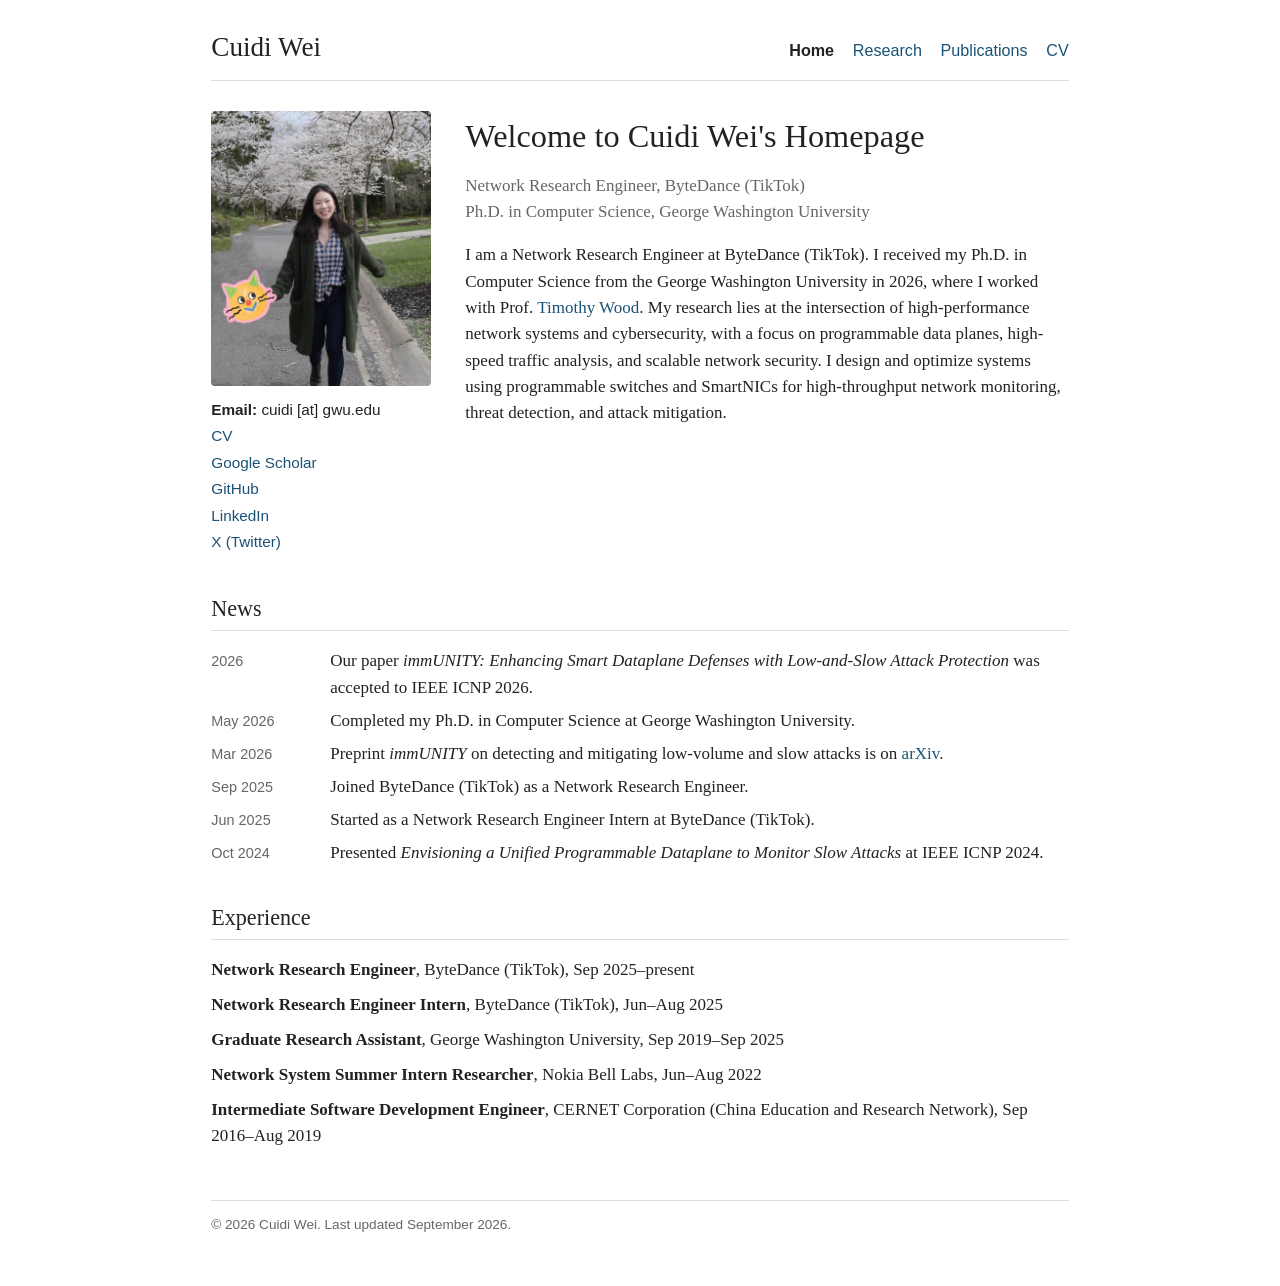
==== index.html @ 6087aeb4 "Fix news item wrapping Co-Authored-By: Claude Fable 5.1 <noreply@anthropic.com> Claude-Session: http" ====
<!DOCTYPE html>
<html lang="en">
<head>
  <meta charset="utf-8">
  <meta name="viewport" content="width=device-width, initial-scale=1">
  <title>Cuidi Wei</title>
  <meta name="description" content="Cuidi Wei — Network Research Engineer at ByteDance; Ph.D. in Computer Science from George Washington University. Programmable dataplanes, network security, high-speed traffic analysis.">
  <link rel="stylesheet" href="css/style.css">
</head>
<body>
<div class="container">

  <header class="site-header">
    <p class="site-name"><a href="index.html">Cuidi Wei</a></p>
    <nav class="site-nav">
      <a href="index.html" class="active">Home</a><a href="research.html">Research</a><a href="publications.html">Publications</a><a href="assets/cv.pdf">CV</a>
    </nav>
  </header>

  <div class="intro">
    <div class="photo">
      <img src="images/profile.jpg" alt="Photo of Cuidi Wei">
      <ul class="contact">
        <li><strong>Email:</strong> cuidi [at] gwu.edu</li>
        <li><a href="assets/cv.pdf">CV</a></li>
        <li><a href="https://scholar.google.com/citations?user=sLARXLoAAAAJ&amp;hl=en&amp;oi=ao">Google Scholar</a></li>
        <li><a href="https://github.com/chandaweia">GitHub</a></li>
        <li><a href="https://www.linkedin.com/in/cuidi-wei-258181167/">LinkedIn</a></li>
        <li><a href="https://x.com/JudyWei362595">X (Twitter)</a></li>
      </ul>
    </div>
    <div class="bio">
      <h1>Welcome to Cuidi Wei's Homepage</h1>
      <p class="title">Network Research Engineer, ByteDance (TikTok)<br>
        Ph.D. in Computer Science, George Washington University</p>

      <p>
        I am a Network Research Engineer at ByteDance (TikTok). I received my Ph.D. in
        Computer Science from the George Washington University in 2026, where I worked with
        Prof. <a href="https://engineering.gwu.edu/timothy-wood">Timothy Wood</a>. My research
        lies at the intersection of high-performance network systems and cybersecurity, with a
        focus on programmable data planes, high-speed traffic analysis, and scalable network
        security. I design and optimize systems using programmable switches and SmartNICs for
        high-throughput network monitoring, threat detection, and attack mitigation.
      </p>
    </div>
  </div>

  <section id="news">
    <h2>News</h2>
    <ul class="news">
      <li><span class="date">2026</span><span class="text">Our paper <em>immUNITY: Enhancing Smart Dataplane Defenses with Low-and-Slow Attack Protection</em> was accepted to IEEE ICNP 2026.</span></li>
      <li><span class="date">May 2026</span><span class="text">Completed my Ph.D. in Computer Science at George Washington University.</span></li>
      <li><span class="date">Mar 2026</span><span class="text">Preprint <em>immUNITY</em> on detecting and mitigating low-volume and slow attacks is on <a href="https://arxiv.org/abs/2603.20573">arXiv</a>.</span></li>
      <li><span class="date">Sep 2025</span><span class="text">Joined ByteDance (TikTok) as a Network Research Engineer.</span></li>
      <li><span class="date">Jun 2025</span><span class="text">Started as a Network Research Engineer Intern at ByteDance (TikTok).</span></li>
      <li><span class="date">Oct 2024</span><span class="text">Presented <em>Envisioning a Unified Programmable Dataplane to Monitor Slow Attacks</em> at IEEE ICNP 2024.</span></li>
    </ul>
  </section>


  <section id="experience">
    <h2>Experience</h2>
    <ul class="plain">
      <li><strong>Network Research Engineer</strong>, ByteDance (TikTok), Sep 2025–present</li>
      <li><strong>Network Research Engineer Intern</strong>, ByteDance (TikTok), Jun–Aug 2025</li>
      <li><strong>Graduate Research Assistant</strong>, George Washington University, Sep 2019–Sep 2025</li>
      <li><strong>Network System Summer Intern Researcher</strong>, Nokia Bell Labs, Jun–Aug 2022</li>
      <li><strong>Intermediate Software Development Engineer</strong>, CERNET Corporation (China Education and Research Network), Sep 2016–Aug 2019</li>
    </ul>
  </section>

  <footer class="site-footer">
    &copy; 2026 Cuidi Wei. Last updated September 2026.
  </footer>

</div>
</body>
</html>
---- css/style.css ----
/* Minimal academic homepage stylesheet */
:root {
  --text: #222;
  --muted: #666;
  --link: #1a5276;
  --link-hover: #0b3d5e;
  --rule: #ddd;
  --bg: #fff;
  --max: 900px;
}

* { box-sizing: border-box; }

html { font-size: 17px; }

body {
  margin: 0;
  background: var(--bg);
  color: var(--text);
  font-family: Georgia, "Times New Roman", Times, serif;
  line-height: 1.55;
}

a { color: var(--link); text-decoration: none; }
a:hover { color: var(--link-hover); text-decoration: underline; }

.container {
  max-width: var(--max);
  margin: 0 auto;
  padding: 1.5rem 1.25rem 3rem;
}

/* Header and navigation */
header.site-header {
  display: flex;
  flex-wrap: wrap;
  align-items: baseline;
  justify-content: space-between;
  gap: 0.5rem 1.5rem;
  border-bottom: 1px solid var(--rule);
  padding-bottom: 0.75rem;
  margin-bottom: 1.75rem;
}

header.site-header .site-name {
  font-size: 1.6rem;
  font-weight: normal;
  margin: 0;
}
header.site-header .site-name a { color: var(--text); }
header.site-header .site-name a:hover { text-decoration: none; }

nav.site-nav a {
  margin-left: 1.1rem;
  font-family: "Helvetica Neue", Helvetica, Arial, sans-serif;
  font-size: 0.95rem;
}
nav.site-nav a:first-child { margin-left: 0; }
nav.site-nav a.active { color: var(--text); font-weight: bold; }

/* Intro block: photo + bio */
.intro {
  display: flex;
  gap: 2rem;
  align-items: flex-start;
}
.intro .photo {
  flex: 0 0 220px;
}
.intro .photo img {
  width: 100%;
  height: auto;
  border-radius: 4px;
  display: block;
}
.intro .bio { flex: 1 1 auto; }
.intro .bio h1 { margin-top: 0; font-size: 1.9rem; font-weight: normal; }
.intro .bio .title { color: var(--muted); margin-top: -0.6rem; }

ul.contact {
  list-style: none;
  padding: 0;
  margin: 0.75rem 0 0;
  font-family: "Helvetica Neue", Helvetica, Arial, sans-serif;
  font-size: 0.9rem;
}
ul.contact li { margin: 0.15rem 0; }

/* Sections */
section { margin-top: 2rem; }
h2 {
  font-size: 1.3rem;
  font-weight: normal;
  border-bottom: 1px solid var(--rule);
  padding-bottom: 0.25rem;
  margin-bottom: 0.75rem;
}
h3 { font-size: 1.05rem; margin-bottom: 0.4rem; }

/* News list */
ul.news { list-style: none; padding: 0; }
ul.news li { margin: 0.4rem 0; display: flex; gap: 0.5rem; align-items: baseline; }
ul.news .text { flex: 1 1 auto; }
ul.news .date {
  flex: 0 0 6.5rem;
  color: var(--muted);
  font-family: "Helvetica Neue", Helvetica, Arial, sans-serif;
  font-size: 0.85rem;
}

/* Publications */
ol.pubs { padding-left: 1.25rem; }
ol.pubs li { margin: 0.75rem 0; }
.pub-title { font-weight: bold; }
.pub-authors { display: block; }
.pub-venue { display: block; color: var(--muted); font-style: italic; }
.pub-links { display: block; font-family: "Helvetica Neue", Helvetica, Arial, sans-serif; font-size: 0.85rem; }
.pub-links a { margin-right: 0.6rem; }
.me { text-decoration: underline; }

/* Teaching / generic lists */
ul.plain { list-style: none; padding: 0; }
ul.plain li { margin: 0.5rem 0; }

footer.site-footer {
  margin-top: 3rem;
  padding-top: 0.75rem;
  border-top: 1px solid var(--rule);
  color: var(--muted);
  font-family: "Helvetica Neue", Helvetica, Arial, sans-serif;
  font-size: 0.8rem;
}

@media (max-width: 640px) {
  .intro { flex-direction: column; }
  .intro .photo { flex-basis: auto; width: 180px; }
  nav.site-nav a { margin-left: 0; margin-right: 1rem; }
}

/* Contact block under the photo */
.intro .photo ul.contact { margin-top: 0.75rem; }
.intro .photo ul.contact li { margin: 0.3rem 0; line-height: 1.4; }
.intro .photo ul.contact li a { display: inline-block; }
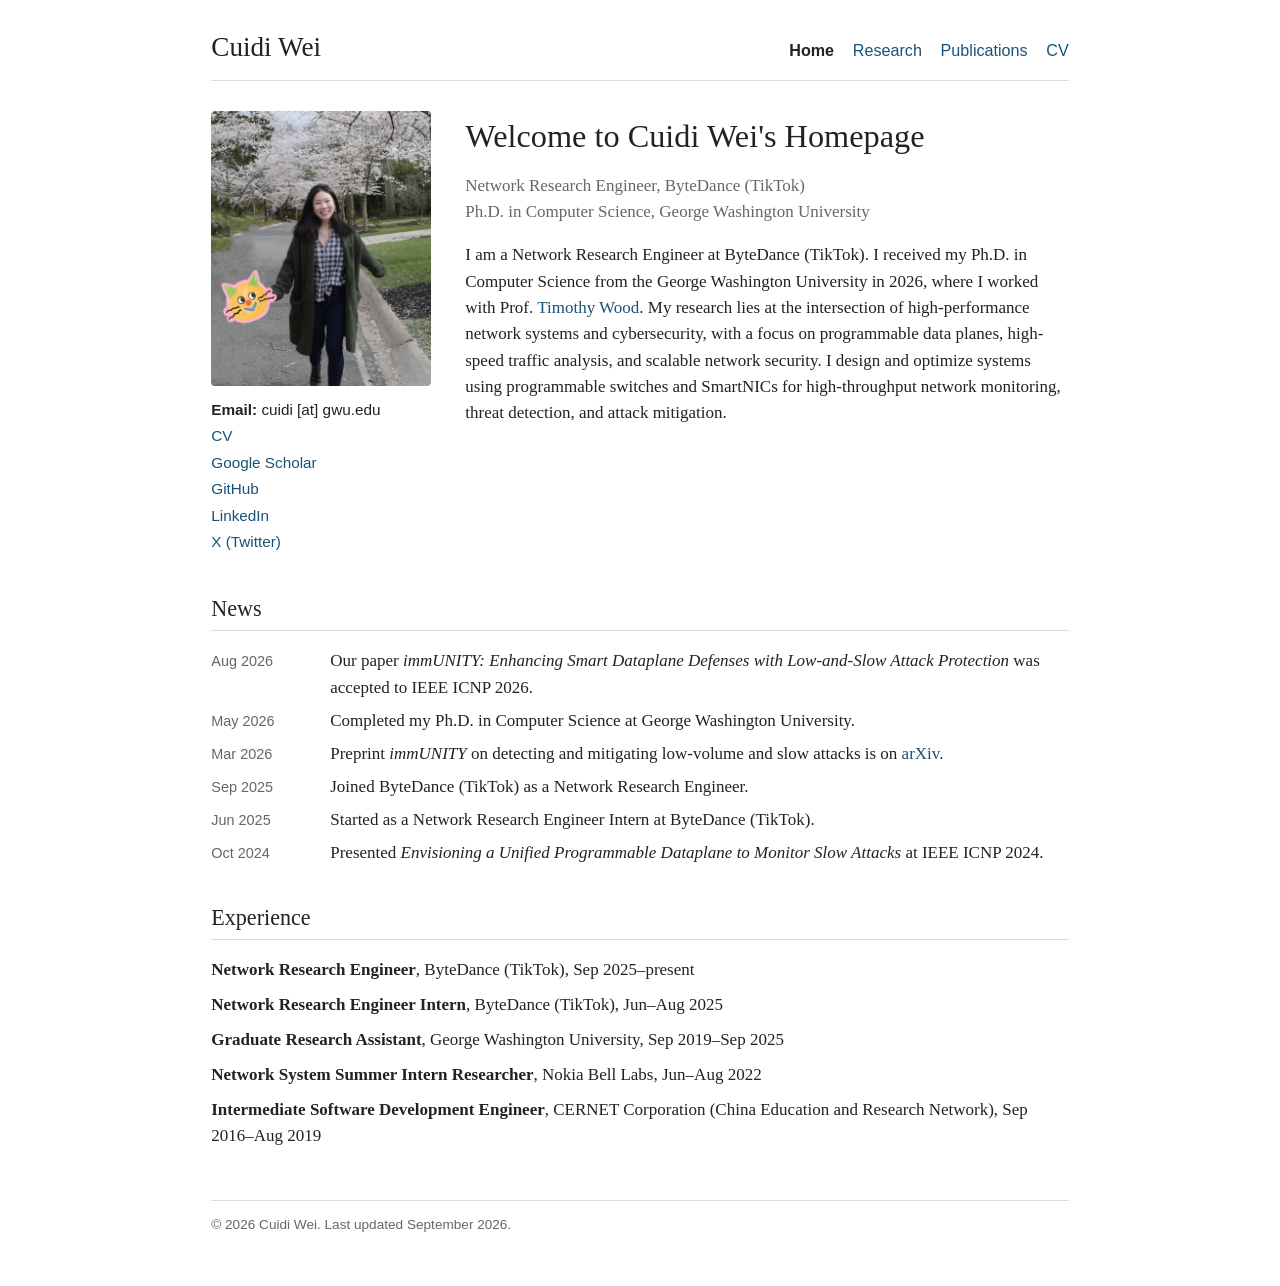
==== commit 04792568: "Date the ICNP 2026 acceptance news item Co-Authored-By: Claude Fable 5.1 <noreply@anthropic.com> Cla" ====
--- a/index.html
+++ b/index.html
@@ -49,7 +49,7 @@
   <section id="news">
     <h2>News</h2>
     <ul class="news">
-      <li><span class="date">2026</span><span class="text">Our paper <em>immUNITY: Enhancing Smart Dataplane Defenses with Low-and-Slow Attack Protection</em> was accepted to IEEE ICNP 2026.</span></li>
+      <li><span class="date">Aug 2026</span><span class="text">Our paper <em>immUNITY: Enhancing Smart Dataplane Defenses with Low-and-Slow Attack Protection</em> was accepted to IEEE ICNP 2026.</span></li>
       <li><span class="date">May 2026</span><span class="text">Completed my Ph.D. in Computer Science at George Washington University.</span></li>
       <li><span class="date">Mar 2026</span><span class="text">Preprint <em>immUNITY</em> on detecting and mitigating low-volume and slow attacks is on <a href="https://arxiv.org/abs/2603.20573">arXiv</a>.</span></li>
       <li><span class="date">Sep 2025</span><span class="text">Joined ByteDance (TikTok) as a Network Research Engineer.</span></li>
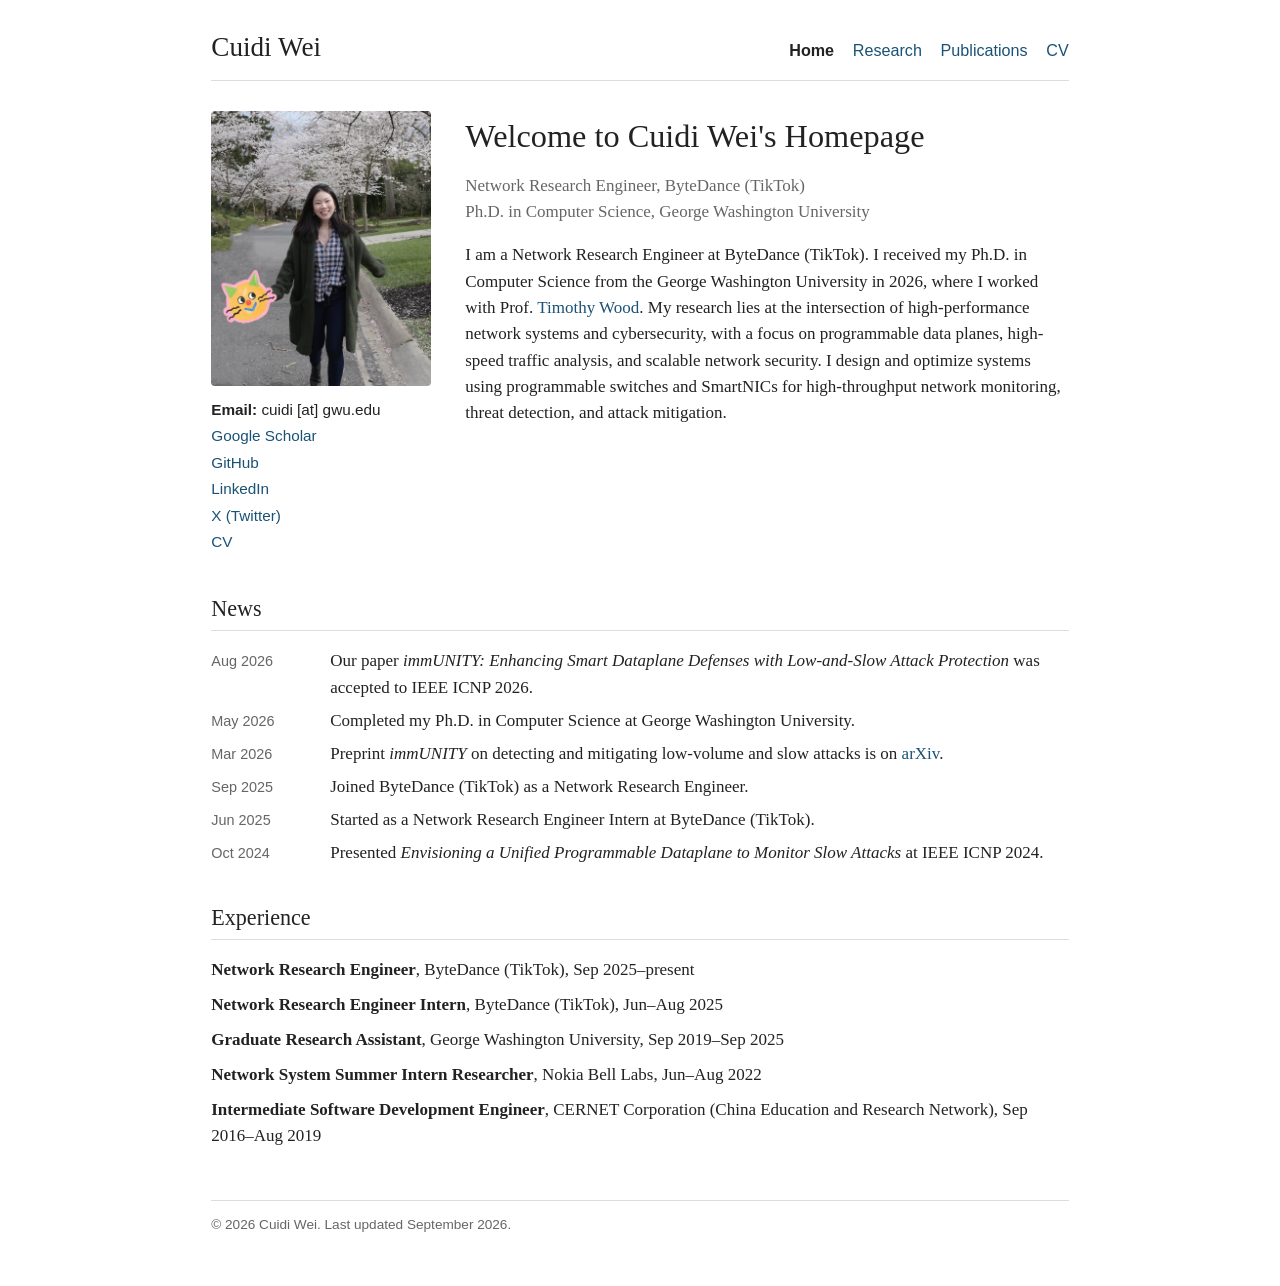
==== commit 7b1989fa: "Move CV link to the end of the contact list Co-Authored-By: Claude Fable 5.1 <noreply@anthropic.com>" ====
--- a/index.html
+++ b/index.html
@@ -22,11 +22,11 @@
       <img src="images/profile.jpg" alt="Photo of Cuidi Wei">
       <ul class="contact">
         <li><strong>Email:</strong> cuidi [at] gwu.edu</li>
-        <li><a href="assets/cv.pdf">CV</a></li>
         <li><a href="https://scholar.google.com/citations?user=sLARXLoAAAAJ&amp;hl=en&amp;oi=ao">Google Scholar</a></li>
         <li><a href="https://github.com/chandaweia">GitHub</a></li>
         <li><a href="https://www.linkedin.com/in/cuidi-wei-258181167/">LinkedIn</a></li>
         <li><a href="https://x.com/JudyWei362595">X (Twitter)</a></li>
+        <li><a href="assets/cv.pdf">CV</a></li>
       </ul>
     </div>
     <div class="bio">
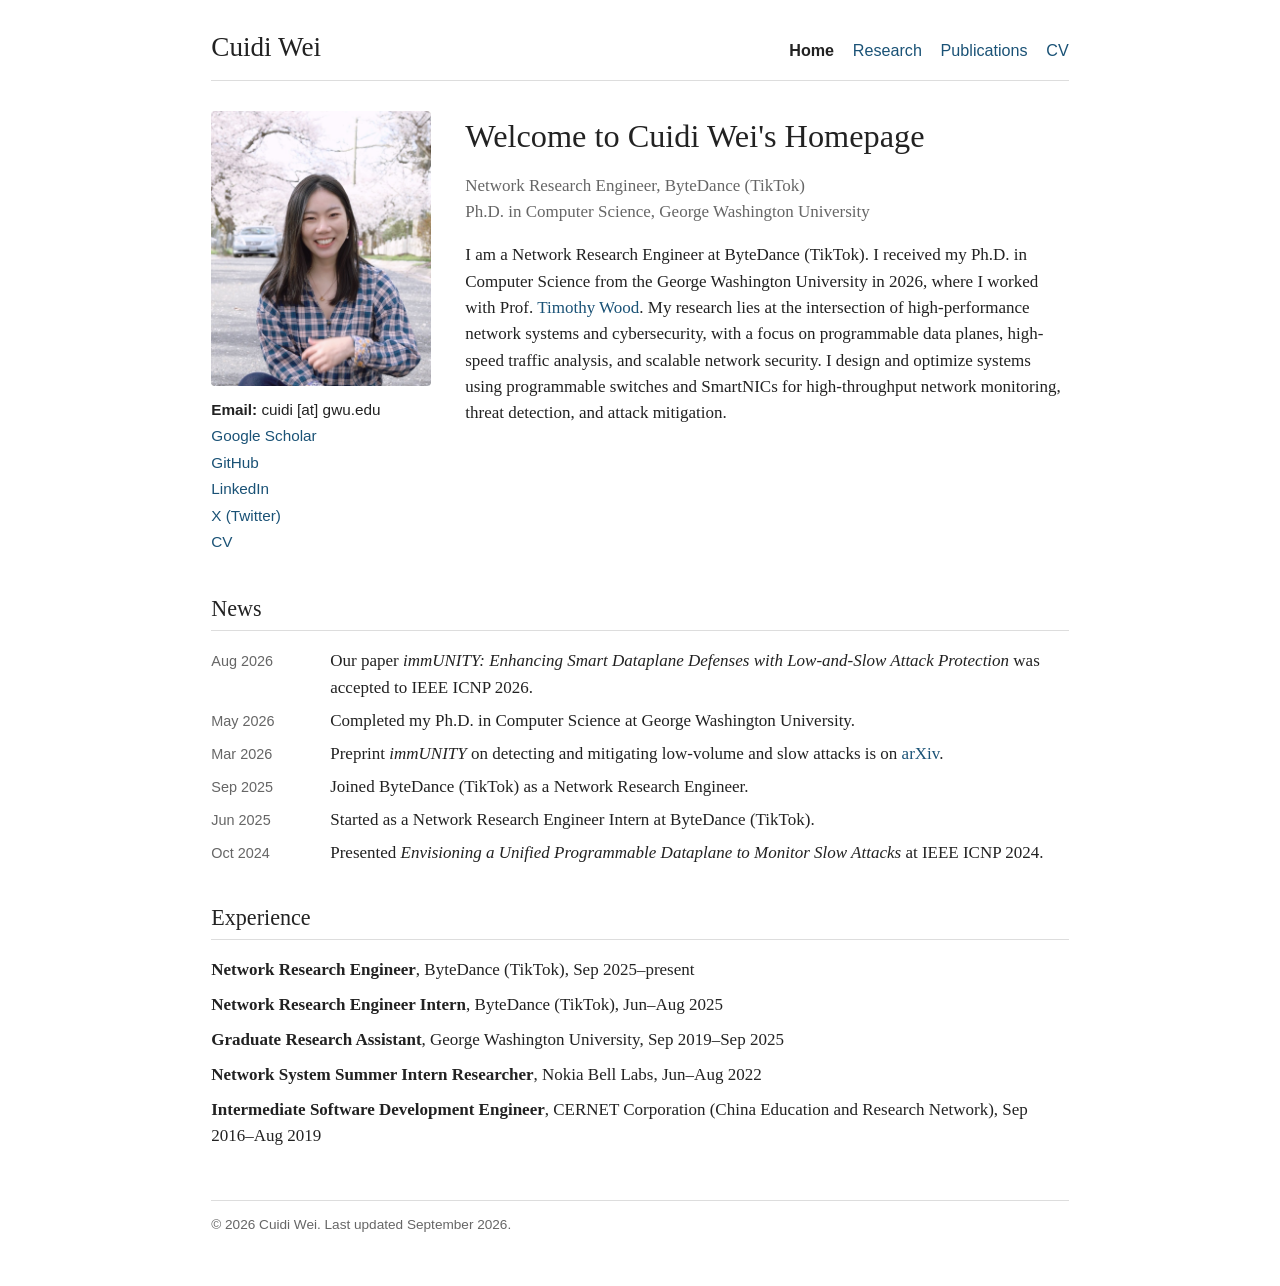
==== commit 5d697106: "Add robots.txt, sitemap, canonical/Open Graph tags and Person structured data Co-Authored-By: Claude" ====
--- a/index.html
+++ b/index.html
@@ -3,8 +3,33 @@
 <head>
   <meta charset="utf-8">
   <meta name="viewport" content="width=device-width, initial-scale=1">
-  <title>Cuidi Wei</title>
+  <title>Cuidi Wei — Network Research Engineer, ByteDance | Ph.D., George Washington University</title>
   <meta name="description" content="Cuidi Wei — Network Research Engineer at ByteDance; Ph.D. in Computer Science from George Washington University. Programmable dataplanes, network security, high-speed traffic analysis.">
+  <link rel="canonical" href="https://cuidi.net/">
+  <meta property="og:type" content="website">
+  <meta property="og:title" content="Cuidi Wei">
+  <meta property="og:url" content="https://cuidi.net/">
+  <meta property="og:image" content="https://cuidi.net/images/profile.jpg">
+  <meta property="og:description" content="Cuidi Wei — Network Research Engineer at ByteDance; Ph.D. in Computer Science from George Washington University. Programmable dataplanes, network security, high-speed traffic analysis.">
+  <script type="application/ld+json">
+  {
+    "@context": "https://schema.org",
+    "@type": "Person",
+    "name": "Cuidi Wei",
+    "url": "https://cuidi.net/",
+    "image": "https://cuidi.net/images/profile.jpg",
+    "jobTitle": "Network Research Engineer",
+    "worksFor": {"@type": "Organization", "name": "ByteDance"},
+    "alumniOf": {"@type": "CollegeOrUniversity", "name": "George Washington University"},
+    "email": "cuidi@gwu.edu",
+    "sameAs": [
+      "https://scholar.google.com/citations?user=sLARXLoAAAAJ",
+      "https://github.com/chandaweia",
+      "https://www.linkedin.com/in/cuidi-wei-258181167/",
+      "https://x.com/JudyWei362595"
+    ]
+  }
+  </script>
   <link rel="stylesheet" href="css/style.css">
 </head>
 <body>
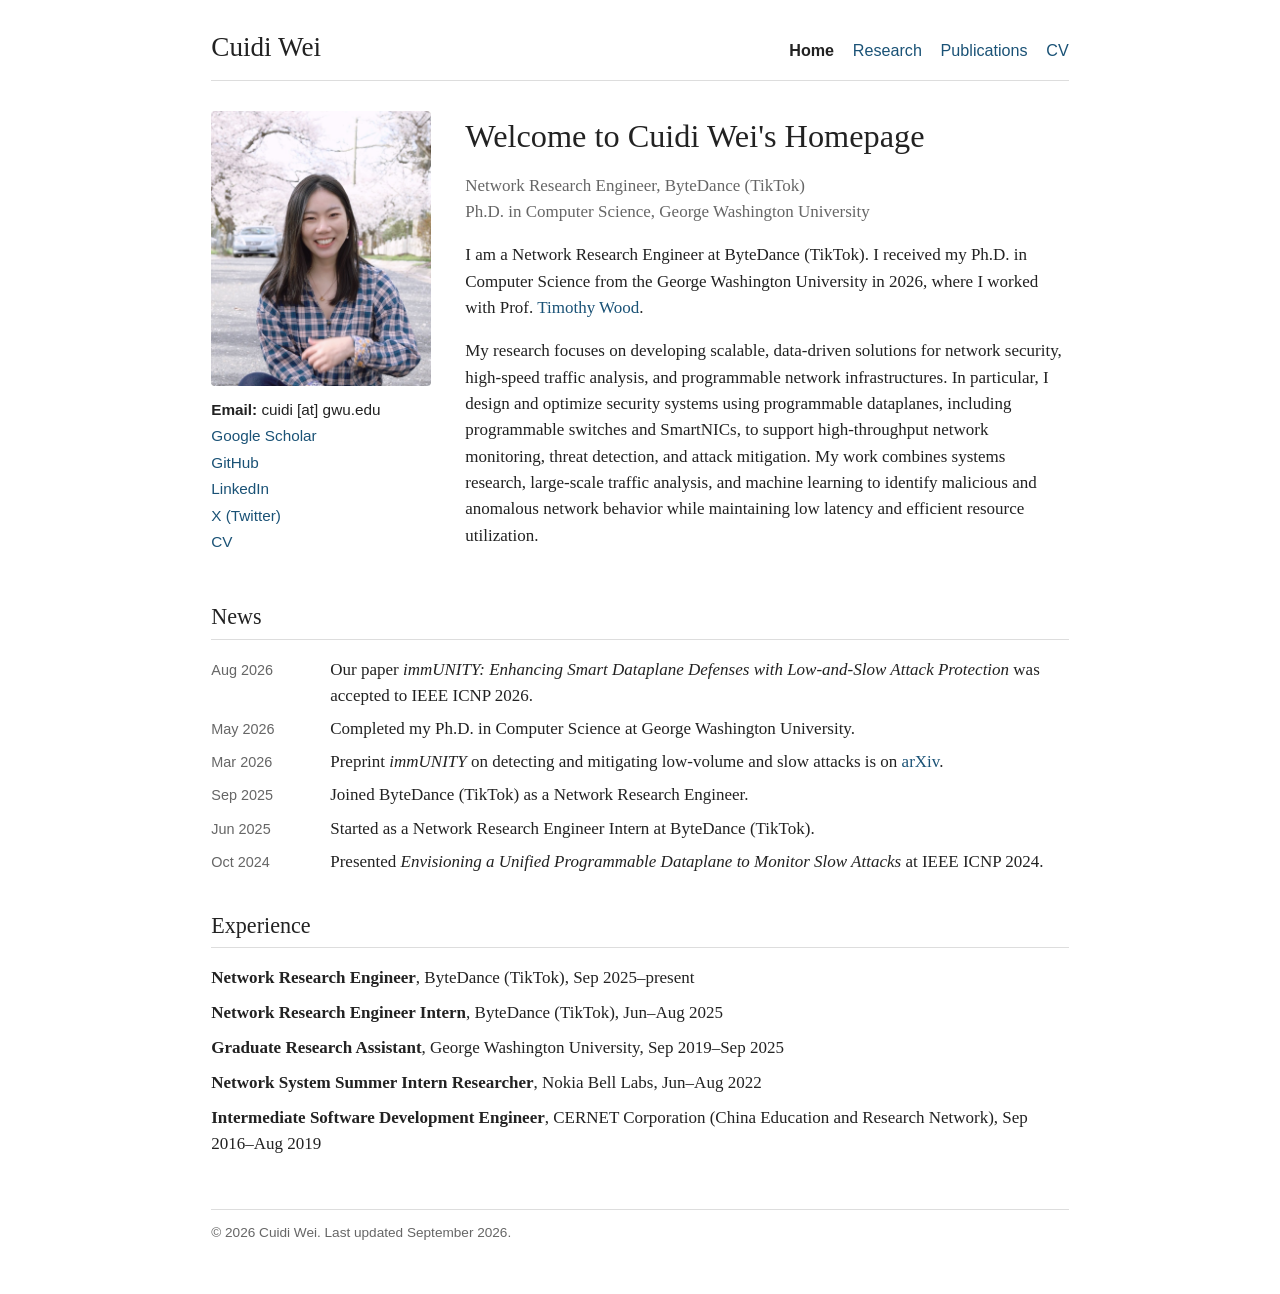
==== commit 6cbf535c: "Restore research statement in the home page bio Co-Authored-By: Claude Fable 5.1 <noreply@anthropic." ====
--- a/index.html
+++ b/index.html
@@ -62,11 +62,17 @@
       <p>
         I am a Network Research Engineer at ByteDance (TikTok). I received my Ph.D. in
         Computer Science from the George Washington University in 2026, where I worked with
-        Prof. <a href="https://engineering.gwu.edu/timothy-wood">Timothy Wood</a>. My research
-        lies at the intersection of high-performance network systems and cybersecurity, with a
-        focus on programmable data planes, high-speed traffic analysis, and scalable network
-        security. I design and optimize systems using programmable switches and SmartNICs for
-        high-throughput network monitoring, threat detection, and attack mitigation.
+        Prof. <a href="https://engineering.gwu.edu/timothy-wood">Timothy Wood</a>.
+      </p>
+      <p>
+        My research focuses on developing scalable, data-driven solutions for network
+        security, high-speed traffic analysis, and programmable network infrastructures.
+        In particular, I design and optimize security systems using programmable dataplanes,
+        including programmable switches and SmartNICs, to support high-throughput network
+        monitoring, threat detection, and attack mitigation. My work combines systems
+        research, large-scale traffic analysis, and machine learning to identify malicious
+        and anomalous network behavior while maintaining low latency and efficient resource
+        utilization.
       </p>
     </div>
   </div>
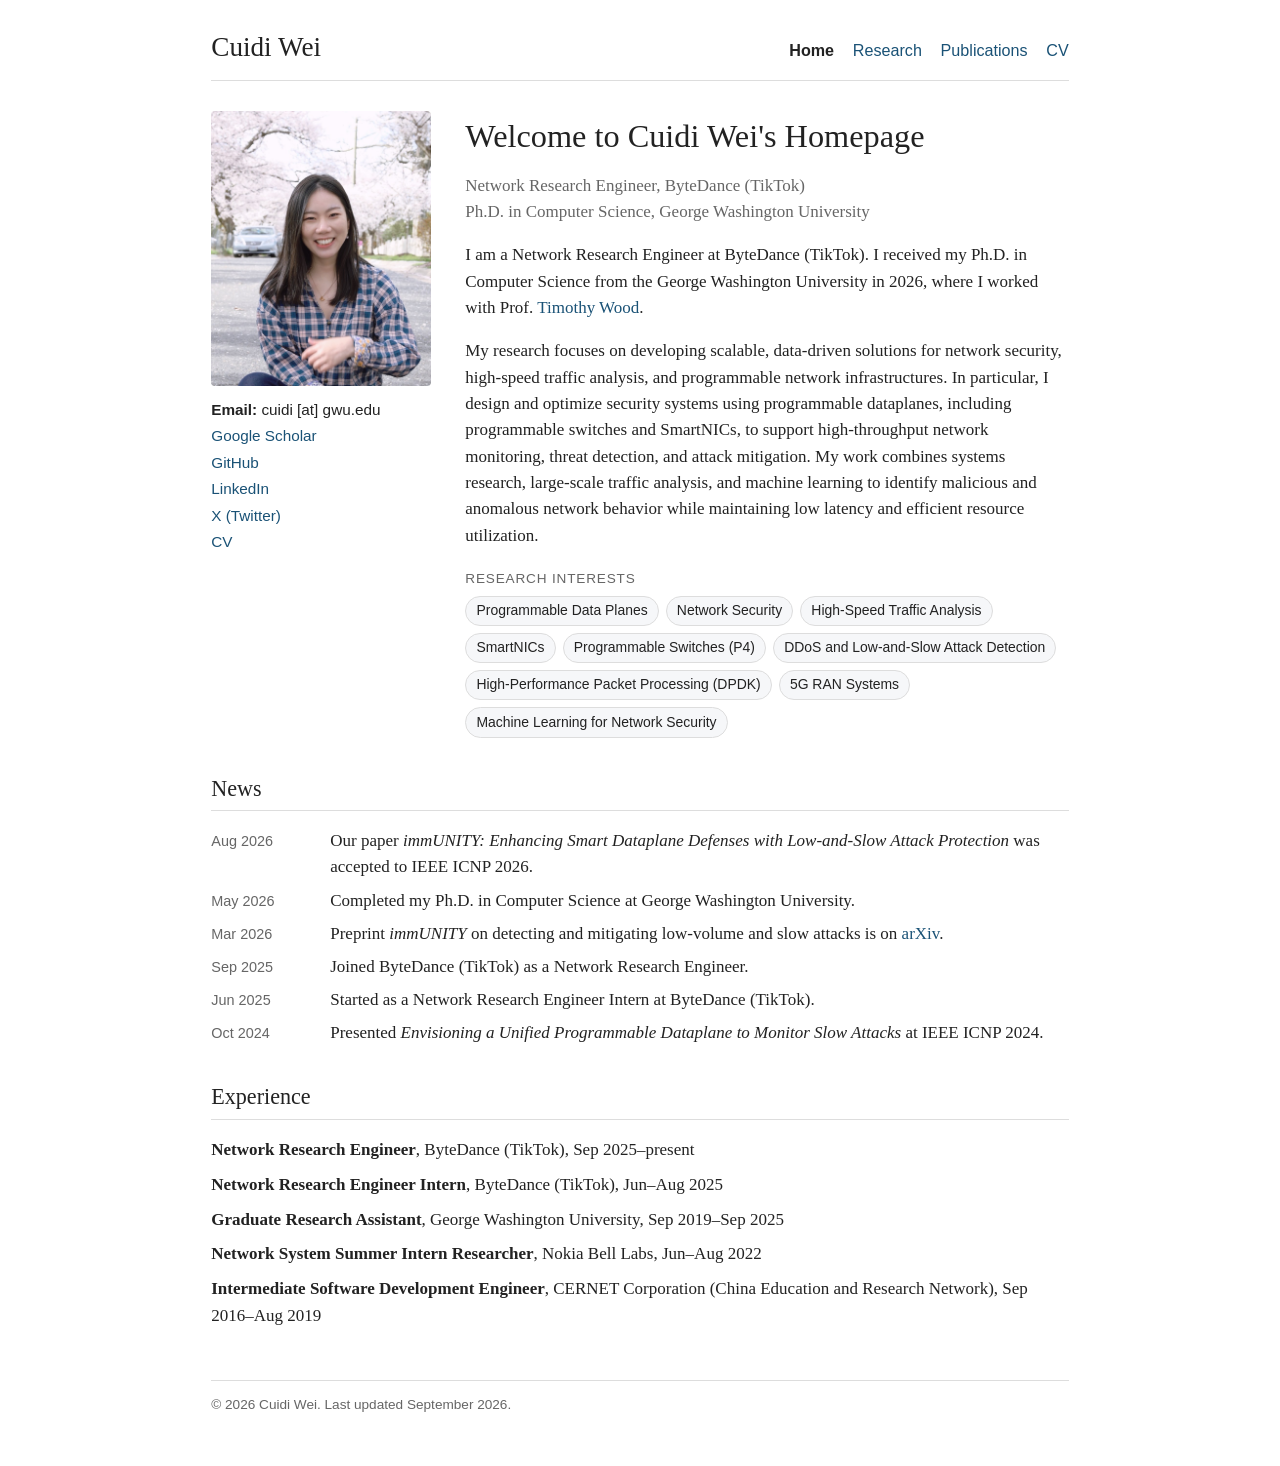
==== commit 4d5fd47f: "Add research interest keywords to the home page Co-Authored-By: Claude Fable 5.1 <noreply@anthropic." ====
--- a/index.html
+++ b/index.html
@@ -5,6 +5,7 @@
   <meta name="viewport" content="width=device-width, initial-scale=1">
   <title>Cuidi Wei — Network Research Engineer, ByteDance | Ph.D., George Washington University</title>
   <meta name="description" content="Cuidi Wei — Network Research Engineer at ByteDance; Ph.D. in Computer Science from George Washington University. Programmable dataplanes, network security, high-speed traffic analysis.">
+  <meta name="keywords" content="Cuidi Wei, programmable data planes, network security, high-speed traffic analysis, SmartNIC, P4, programmable switch, DDoS, low-and-slow attacks, DPDK, 5G RAN, machine learning for network security">
   <link rel="canonical" href="https://cuidi.net/">
   <meta property="og:type" content="website">
   <meta property="og:title" content="Cuidi Wei">
@@ -22,6 +23,7 @@
     "worksFor": {"@type": "Organization", "name": "ByteDance"},
     "alumniOf": {"@type": "CollegeOrUniversity", "name": "George Washington University"},
     "email": "cuidi@gwu.edu",
+    "knowsAbout": ["Programmable data planes","Network security","High-speed traffic analysis","SmartNICs","P4 programmable switches","DDoS and low-and-slow attack detection","DPDK packet processing","5G RAN systems","Machine learning for network security"],
     "sameAs": [
       "https://scholar.google.com/citations?user=sLARXLoAAAAJ",
       "https://github.com/chandaweia",
@@ -74,6 +76,21 @@
         and anomalous network behavior while maintaining low latency and efficient resource
         utilization.
       </p>
+
+      <div class="keywords">
+        <span class="label">Research Interests</span>
+        <ul>
+          <li>Programmable Data Planes</li>
+          <li>Network Security</li>
+          <li>High-Speed Traffic Analysis</li>
+          <li>SmartNICs</li>
+          <li>Programmable Switches (P4)</li>
+          <li>DDoS and Low-and-Slow Attack Detection</li>
+          <li>High-Performance Packet Processing (DPDK)</li>
+          <li>5G RAN Systems</li>
+          <li>Machine Learning for Network Security</li>
+        </ul>
+      </div>
     </div>
   </div>
 
--- a/css/style.css
+++ b/css/style.css
@@ -141,3 +141,23 @@
 .intro .photo ul.contact { margin-top: 0.75rem; }
 .intro .photo ul.contact li { margin: 0.3rem 0; line-height: 1.4; }
 .intro .photo ul.contact li a { display: inline-block; }
+
+/* Research interest keywords */
+.keywords { margin-top: 1.1rem; font-family: "Helvetica Neue", Helvetica, Arial, sans-serif; }
+.keywords .label {
+  display: block;
+  font-size: 0.8rem;
+  letter-spacing: 0.06em;
+  text-transform: uppercase;
+  color: var(--muted);
+  margin-bottom: 0.4rem;
+}
+.keywords ul { list-style: none; padding: 0; margin: 0; display: flex; flex-wrap: wrap; gap: 0.4rem; }
+.keywords li {
+  font-size: 0.82rem;
+  padding: 0.2rem 0.6rem;
+  border: 1px solid var(--rule);
+  border-radius: 999px;
+  background: #f6f7f9;
+  color: var(--text);
+}
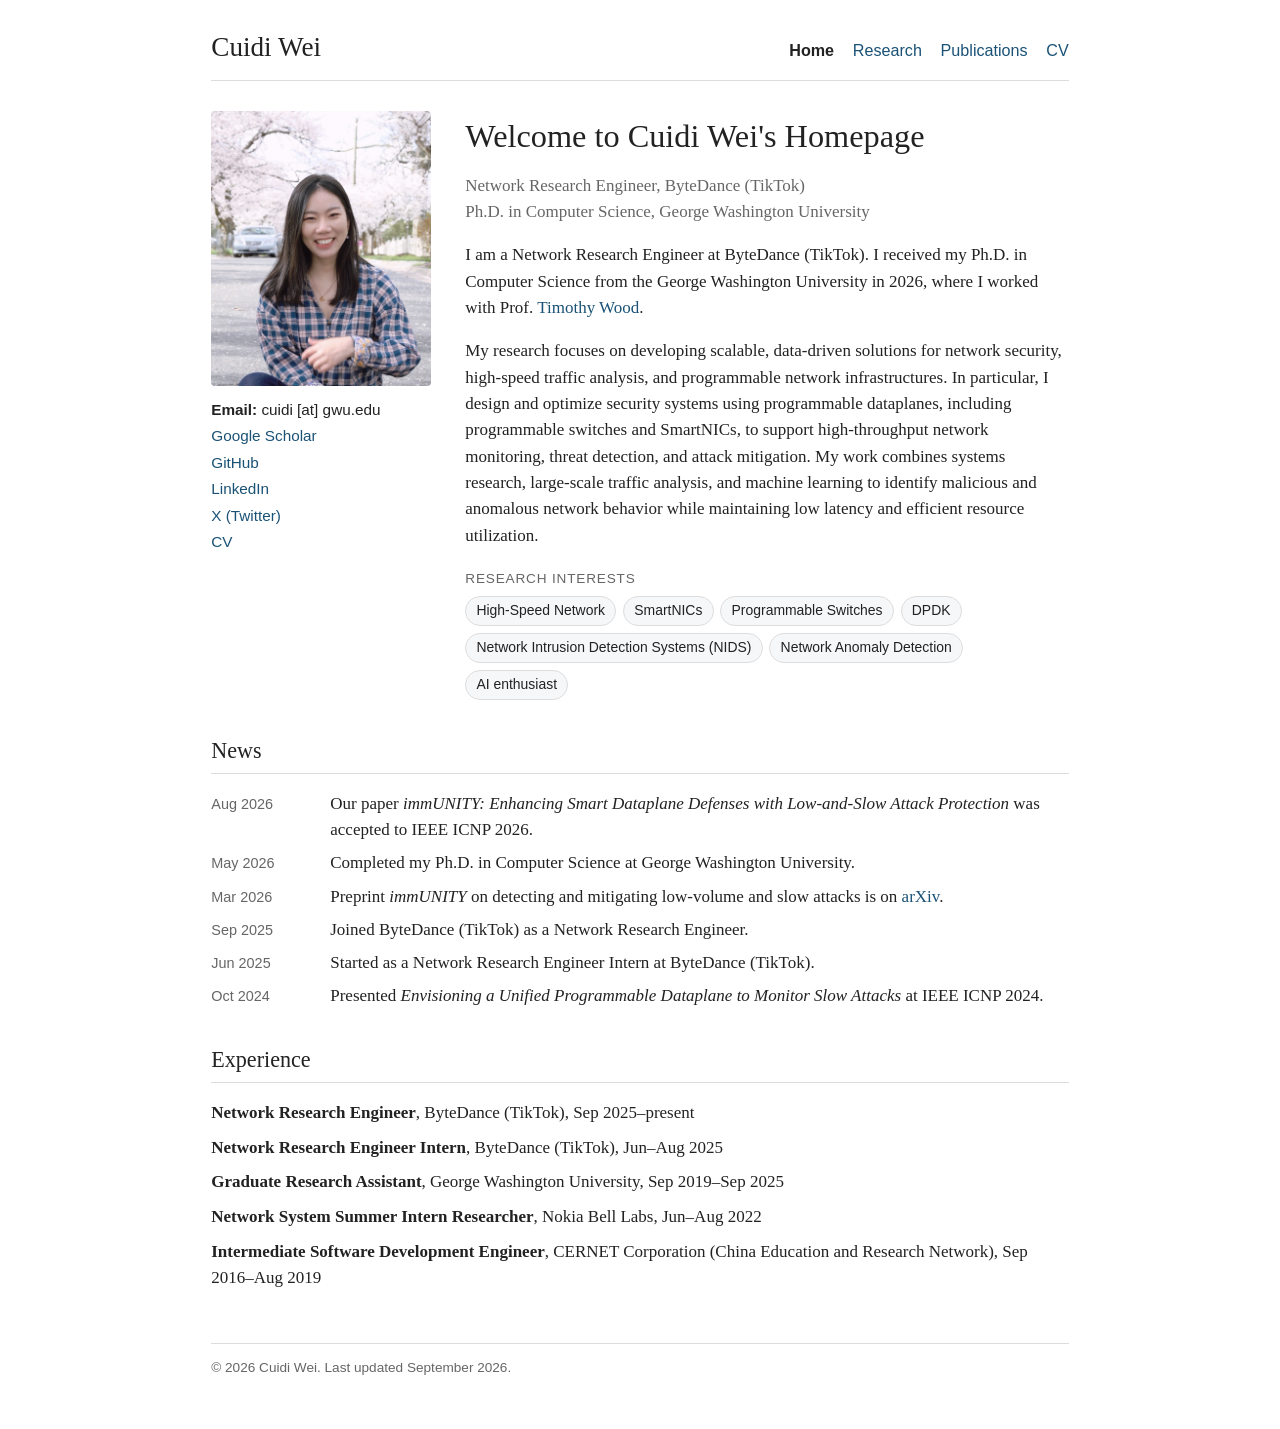
==== commit 05020693: "Revise research interest keywords Co-Authored-By: Claude Fable 5.1 <noreply@anthropic.com> Claude-Se" ====
--- a/index.html
+++ b/index.html
@@ -5,7 +5,7 @@
   <meta name="viewport" content="width=device-width, initial-scale=1">
   <title>Cuidi Wei — Network Research Engineer, ByteDance | Ph.D., George Washington University</title>
   <meta name="description" content="Cuidi Wei — Network Research Engineer at ByteDance; Ph.D. in Computer Science from George Washington University. Programmable dataplanes, network security, high-speed traffic analysis.">
-  <meta name="keywords" content="Cuidi Wei, programmable data planes, network security, high-speed traffic analysis, SmartNIC, P4, programmable switch, DDoS, low-and-slow attacks, DPDK, 5G RAN, machine learning for network security">
+  <meta name="keywords" content="Cuidi Wei, high-speed network, SmartNIC, programmable switch, P4, DPDK, network intrusion detection system, NIDS, network anomaly detection, network security, AI">
   <link rel="canonical" href="https://cuidi.net/">
   <meta property="og:type" content="website">
   <meta property="og:title" content="Cuidi Wei">
@@ -23,7 +23,7 @@
     "worksFor": {"@type": "Organization", "name": "ByteDance"},
     "alumniOf": {"@type": "CollegeOrUniversity", "name": "George Washington University"},
     "email": "cuidi@gwu.edu",
-    "knowsAbout": ["Programmable data planes","Network security","High-speed traffic analysis","SmartNICs","P4 programmable switches","DDoS and low-and-slow attack detection","DPDK packet processing","5G RAN systems","Machine learning for network security"],
+    "knowsAbout": ["High-speed networks","SmartNICs","Programmable switches","DPDK","Network intrusion detection systems","Network anomaly detection","Artificial intelligence"],
     "sameAs": [
       "https://scholar.google.com/citations?user=sLARXLoAAAAJ",
       "https://github.com/chandaweia",
@@ -80,15 +80,13 @@
       <div class="keywords">
         <span class="label">Research Interests</span>
         <ul>
-          <li>Programmable Data Planes</li>
-          <li>Network Security</li>
-          <li>High-Speed Traffic Analysis</li>
+          <li>High-Speed Network</li>
           <li>SmartNICs</li>
-          <li>Programmable Switches (P4)</li>
-          <li>DDoS and Low-and-Slow Attack Detection</li>
-          <li>High-Performance Packet Processing (DPDK)</li>
-          <li>5G RAN Systems</li>
-          <li>Machine Learning for Network Security</li>
+          <li>Programmable Switches</li>
+          <li>DPDK</li>
+          <li>Network Intrusion Detection Systems (NIDS)</li>
+          <li>Network Anomaly Detection</li>
+          <li>AI enthusiast</li>
         </ul>
       </div>
     </div>
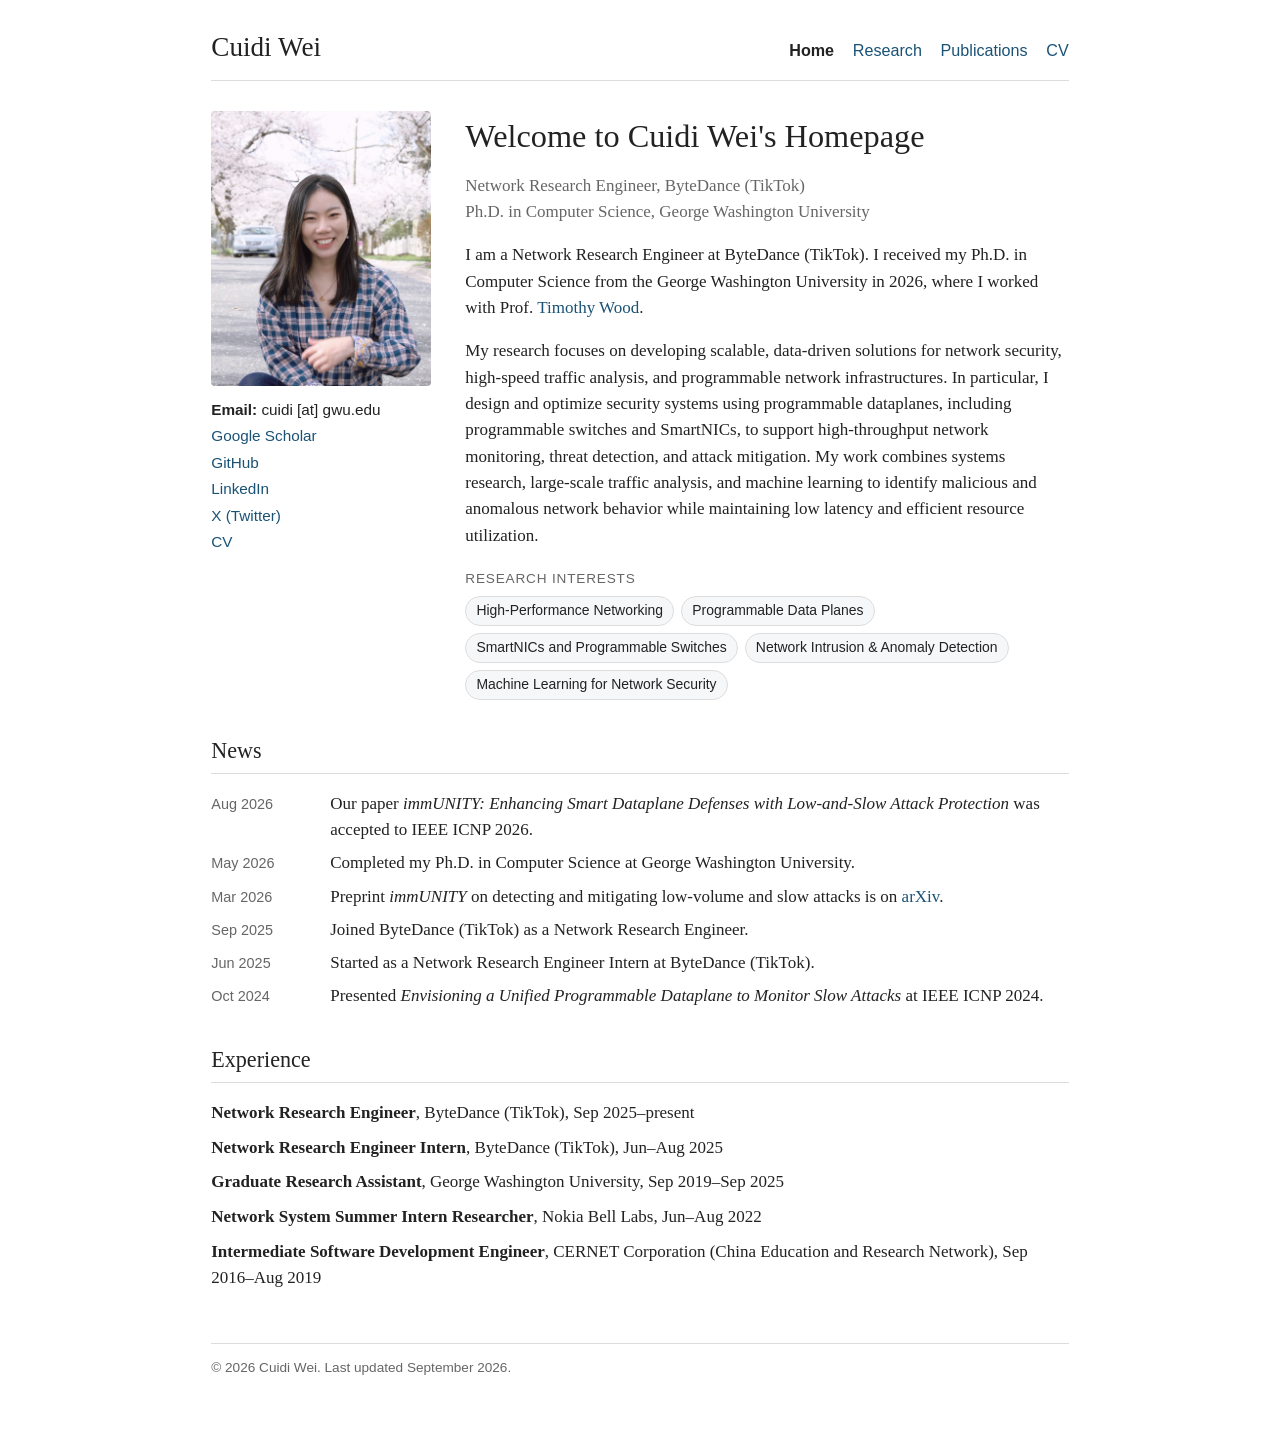
==== commit 85510cfc: "Revise research interest keywords Co-Authored-By: Claude Fable 5.1 <noreply@anthropic.com> Claude-Se" ====
--- a/index.html
+++ b/index.html
@@ -5,7 +5,7 @@
   <meta name="viewport" content="width=device-width, initial-scale=1">
   <title>Cuidi Wei — Network Research Engineer, ByteDance | Ph.D., George Washington University</title>
   <meta name="description" content="Cuidi Wei — Network Research Engineer at ByteDance; Ph.D. in Computer Science from George Washington University. Programmable dataplanes, network security, high-speed traffic analysis.">
-  <meta name="keywords" content="Cuidi Wei, high-speed network, SmartNIC, programmable switch, P4, DPDK, network intrusion detection system, NIDS, network anomaly detection, network security, AI">
+  <meta name="keywords" content="Cuidi Wei, high-performance networking, programmable data planes, SmartNIC, programmable switch, P4, DPDK, network intrusion detection, network anomaly detection, machine learning for network security">
   <link rel="canonical" href="https://cuidi.net/">
   <meta property="og:type" content="website">
   <meta property="og:title" content="Cuidi Wei">
@@ -23,7 +23,7 @@
     "worksFor": {"@type": "Organization", "name": "ByteDance"},
     "alumniOf": {"@type": "CollegeOrUniversity", "name": "George Washington University"},
     "email": "cuidi@gwu.edu",
-    "knowsAbout": ["High-speed networks","SmartNICs","Programmable switches","DPDK","Network intrusion detection systems","Network anomaly detection","Artificial intelligence"],
+    "knowsAbout": ["High-performance networking","Programmable data planes","SmartNICs and programmable switches","Network intrusion and anomaly detection","Machine learning for network security"],
     "sameAs": [
       "https://scholar.google.com/citations?user=sLARXLoAAAAJ",
       "https://github.com/chandaweia",
@@ -80,13 +80,11 @@
       <div class="keywords">
         <span class="label">Research Interests</span>
         <ul>
-          <li>High-Speed Network</li>
-          <li>SmartNICs</li>
-          <li>Programmable Switches</li>
-          <li>DPDK</li>
-          <li>Network Intrusion Detection Systems (NIDS)</li>
-          <li>Network Anomaly Detection</li>
-          <li>AI enthusiast</li>
+          <li>High-Performance Networking</li>
+          <li>Programmable Data Planes</li>
+          <li>SmartNICs and Programmable Switches</li>
+          <li>Network Intrusion &amp; Anomaly Detection</li>
+          <li>Machine Learning for Network Security</li>
         </ul>
       </div>
     </div>
